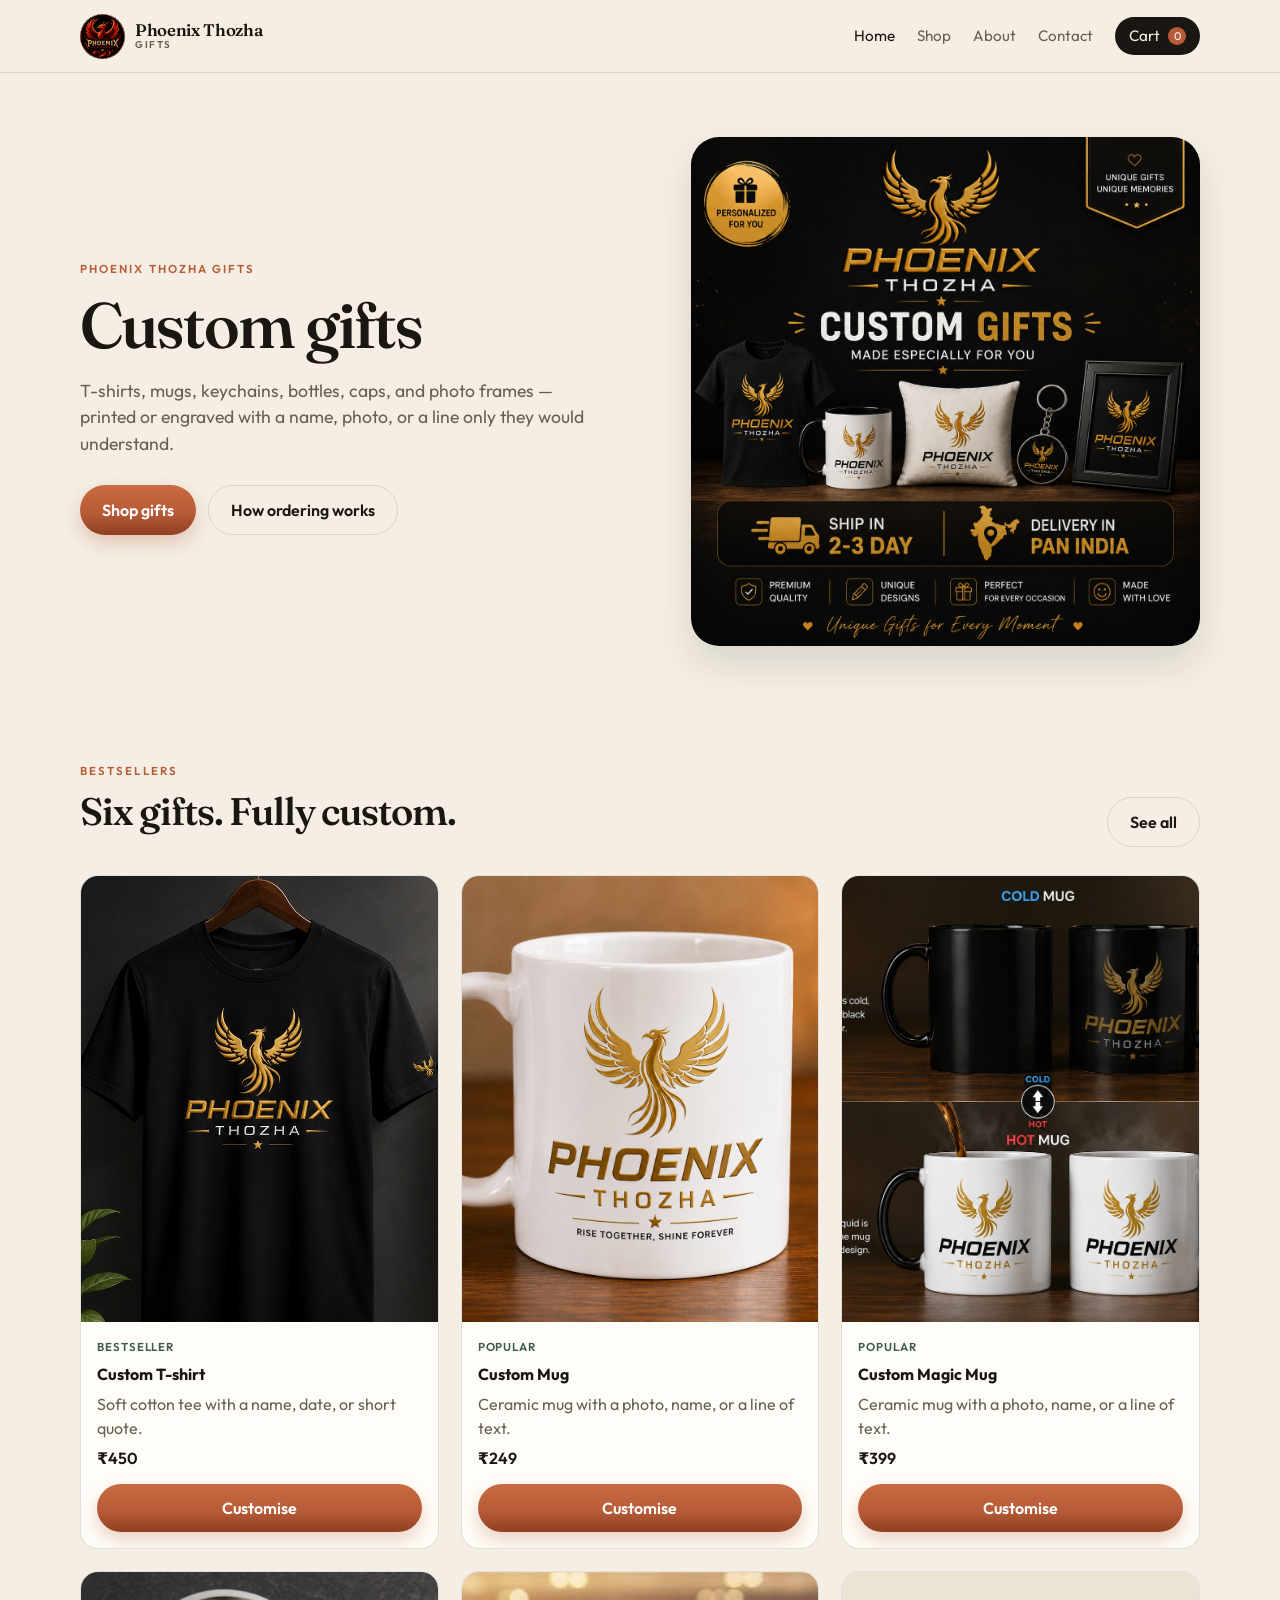
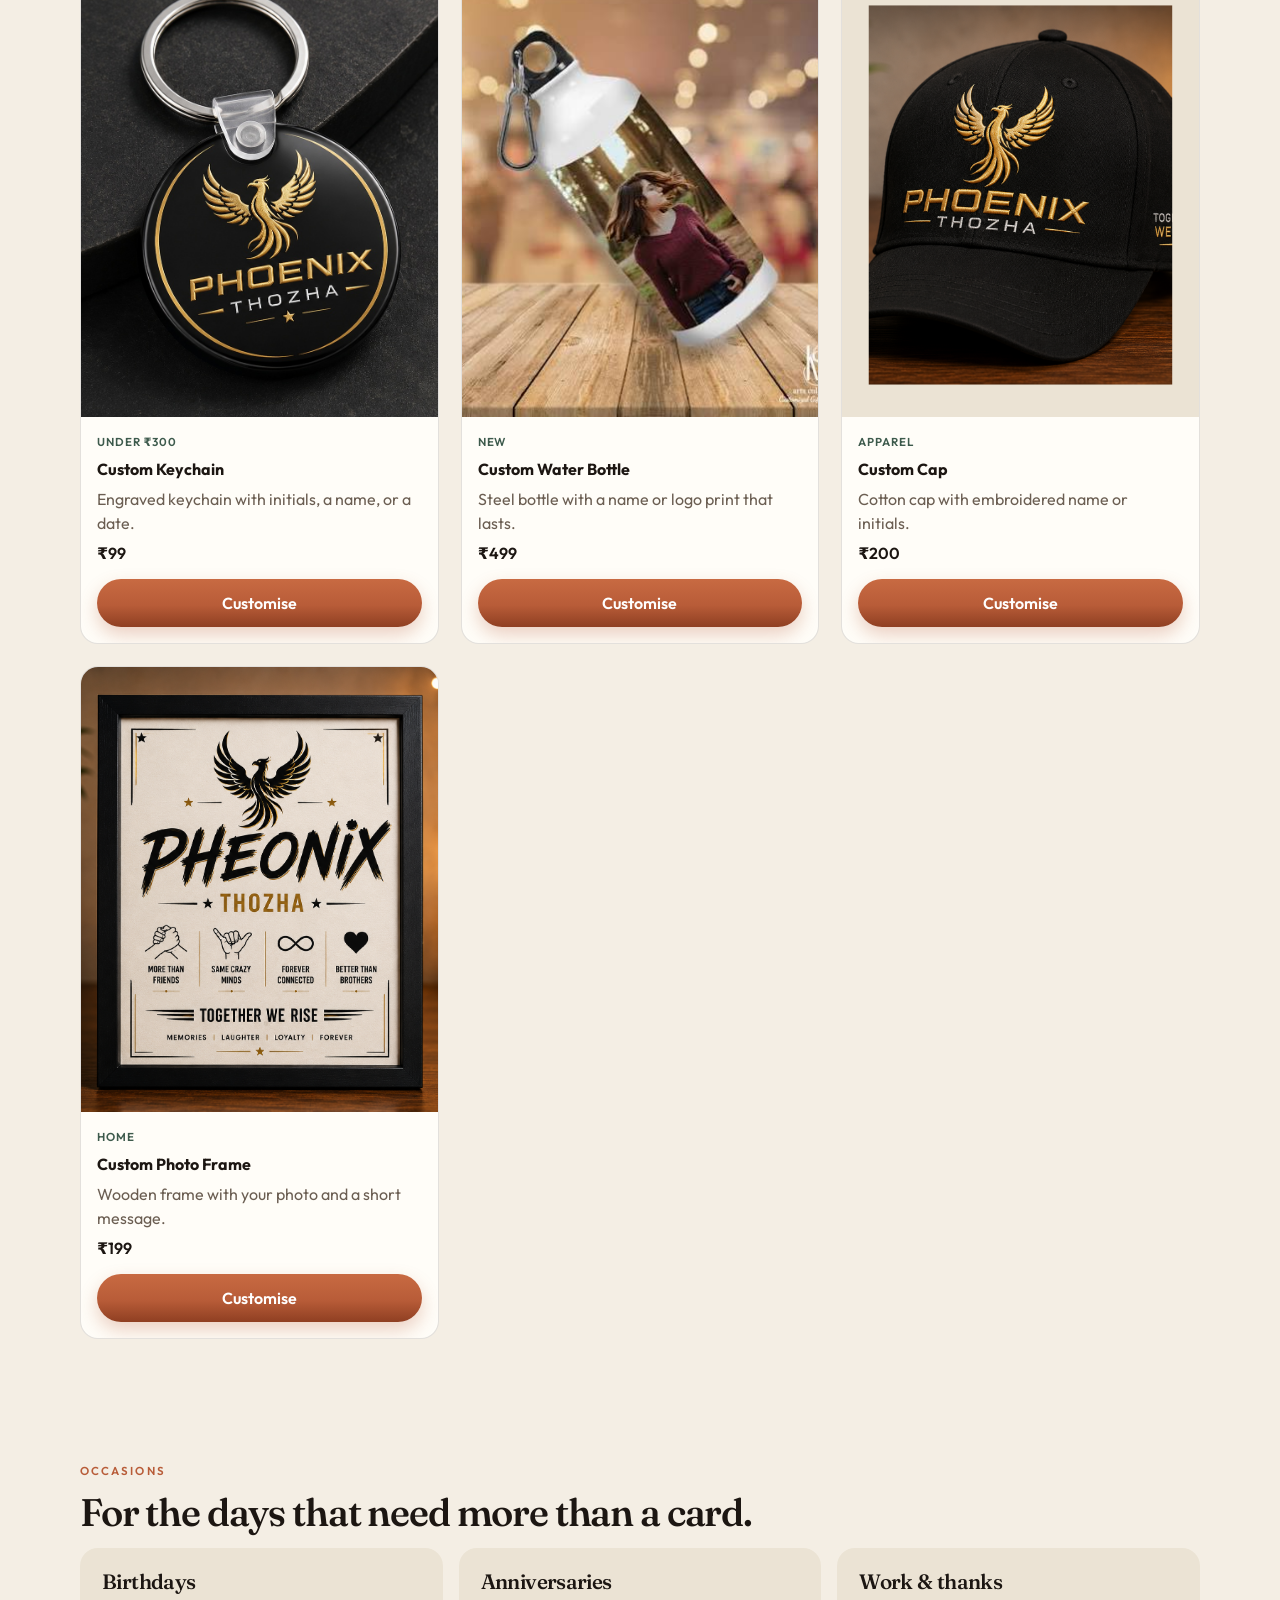
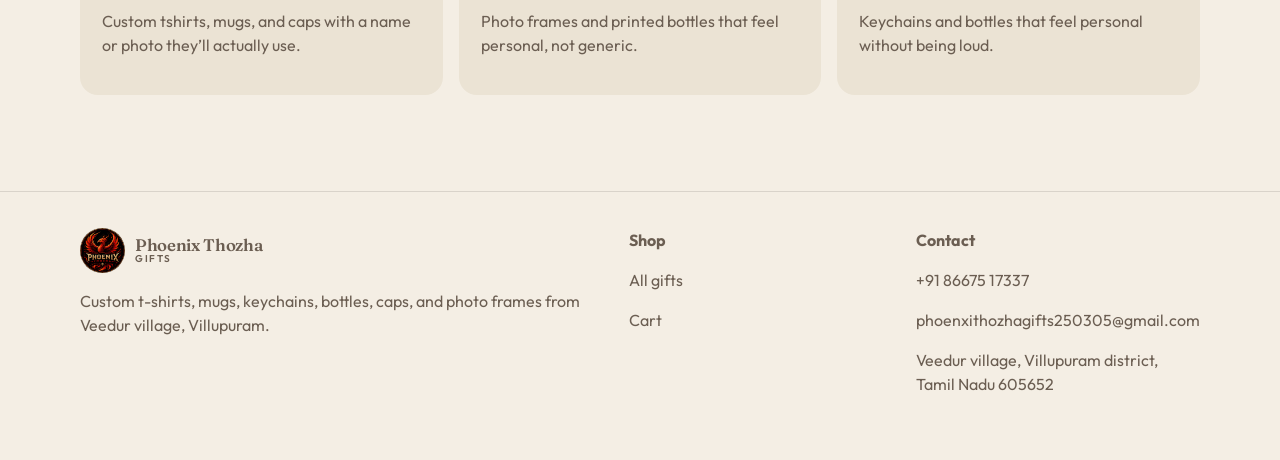
==== index.html @ 847d447b "Initial commit" ====
<!DOCTYPE html>
<html lang="en">
<head>
  <meta charset="UTF-8" />
  <meta name="viewport" content="width=device-width, initial-scale=1" />
  <title>Phoenix Thozha Gifts — Custom gifts </title>
  <link rel="preconnect" href="https://fonts.googleapis.com" />
  <link rel="preconnect" href="https://fonts.gstatic.com" crossorigin />
  <link href="https://fonts.googleapis.com/css2?family=Fraunces:opsz,wght@9..144,500;9..144,600&family=Outfit:wght@400;500;600&display=swap" rel="stylesheet" />
  <link rel="stylesheet" href="css/styles.css" />
</head>
<body>
  <header class="site-header">
    <div class="wrap nav">
      <a class="logo" href="index.html"><img class="logo-mark" src="images/phoenix-logo.jpg" alt="Phoenix Thozha" /><span class="logo-text">Phoenix Thozha<em>Gifts</em></span></a>
      <nav class="nav-links">
        <a class="active" href="index.html">Home</a>
        <a href="shop.html">Shop</a>
        <a href="about.html">About</a>
        <a href="contact.html">Contact</a>
        <a class="cart-link" href="cart.html">Cart <span class="badge" data-cart-count hidden>0</span></a>
      </nav>
    </div>
  </header>

  <main>
    <section class="wrap hero">
      <div>
        <p class="kicker">Phoenix Thozha Gifts</p>
        <h1>Custom gifts</h1>
        <p class="lede">T-shirts, mugs, keychains, bottles, caps, and photo frames — printed or engraved with a name, photo, or a line only they would understand.</p>
        <div class="hero-actions">
          <a class="btn btn-primary" href="shop.html">Shop gifts</a>
          <a class="btn btn-ghost" href="about.html">How ordering works</a>
        </div>
      </div>
      <div class="hero-card">
        <img src="images/hero.jpg" alt="Wrapped gifts from Phoenix Thozha Gifts" />
      </div>
    </section>

    <section class="wrap section">
      <div class="section-head">
        <div>
          <p class="kicker">Bestsellers</p>
          <h2>Six gifts. Fully custom.</h2>
        </div>
        <a class="btn btn-ghost" href="shop.html">See all</a>
      </div>
      <div class="grid" id="home-grid"></div>
    </section>

    <section class="wrap section">
      <p class="kicker">Occasions</p>
      <h2>For the days that need more than a card.</h2>
      <div class="occassions">
        <article class="occ">
          <h3>Birthdays</h3>
          <p class="muted">Custom tshirts, mugs, and caps with a name or photo they’ll actually use.</p>
        </article>
        <article class="occ">
          <h3>Anniversaries</h3>
          <p class="muted">Photo frames and printed bottles that feel personal, not generic.</p>
        </article>
        <article class="occ">
          <h3>Work & thanks</h3>
          <p class="muted">Keychains and bottles that feel personal without being loud.</p>
        </article>
      </div>
    </section>
  </main>

  <footer class="site-footer">
    <div class="wrap footer-grid">
      <div>
        <strong class="logo"><img class="logo-mark" src="images/phoenix-logo.jpg" alt="Phoenix Thozha" /><span class="logo-text">Phoenix Thozha<em>Gifts</em></span></strong>
        <p>Custom t-shirts, mugs, keychains, bottles, caps, and photo frames from Veedur village, Villupuram.</p>
      </div>
      <div>
        <strong>Shop</strong>
        <p><a href="shop.html">All gifts</a></p>
        <p><a href="cart.html">Cart</a></p>
      </div>
      <div>
        <strong>Contact</strong>
        <p><a href="tel:+918667517337">+91 86675 17337</a></p>
        <p><a href="mailto:phoenxithozhagifts250305@gmail.com">phoenxithozhagifts250305@gmail.com</a></p>
        <p>Veedur village, Villupuram district,<br />Tamil Nadu 605652</p>
      </div>
    </div>
  </footer>

  <script src="js/products.js"></script>
  <script src="js/cart.js"></script>
  <script>
    const grid = document.getElementById("home-grid");
    grid.innerHTML = PRODUCTS.map(productCard).join("");
  </script>
</body>
</html>
---- css/styles.css ----
:root {
  --ink: #1c1612;
  --paper: #f4eee4;
  --paper-2: #ebe3d4;
  --clay: #b85c38;
  --clay-dark: #8f3f22;
  --moss: #3d5a4c;
  --gold: #c4a574;
  --muted: #6b5e52;
  --line: rgba(28, 22, 18, 0.12);
  --shadow: 0 18px 40px rgba(28, 22, 18, 0.12);
  --radius: 18px;
  --serif: "Fraunces", Georgia, serif;
  --sans: "Outfit", system-ui, sans-serif;
}

*,
*::before,
*::after {
  box-sizing: border-box;
}

html {
  scroll-behavior: smooth;
}

body {
  margin: 0;
  font-family: var(--sans);
  color: var(--ink);
  background: var(--paper);
  line-height: 1.5;
  min-height: 100vh;
}

img {
  max-width: 100%;
  display: block;
}

a {
  color: inherit;
  text-decoration: none;
}

button,
input,
textarea,
select {
  font: inherit;
}

.wrap {
  width: min(1120px, calc(100% - 40px));
  margin-inline: auto;
}

.site-header {
  position: sticky;
  top: 0;
  z-index: 20;
  backdrop-filter: blur(14px);
  background: rgba(244, 238, 228, 0.86);
  border-bottom: 1px solid var(--line);
}

.nav {
  display: flex;
  align-items: center;
  justify-content: space-between;
  gap: 16px;
  min-height: 72px;
}

.logo {
  display: flex;
  align-items: center;
  gap: 10px;
  font-family: var(--serif);
  font-weight: 600;
  font-size: 1.05rem;
  letter-spacing: -0.02em;
}

.logo-text {
  display: flex;
  flex-direction: column;
  line-height: 1.05;
}

.logo-text em {
  font-style: normal;
  font-family: var(--sans);
  font-size: 0.62rem;
  letter-spacing: 0.16em;
  text-transform: uppercase;
  color: var(--muted);
  font-weight: 600;
}

.logo-mark {
  width: 45px;
  height: 45px;
  border-radius: 50%;
  display: flex;
  align-items: center;
  justify-content: center;
  flex-shrink: 0;
  object-fit: cover;
  object-position: center;
  transition: transform 0.3s ease;
  background-size: cover;
  background-position: center;
}

.logo:hover .logo-mark {
  transform: scale(1.08);
}

.contact-actions {
  display: flex;
  flex-wrap: wrap;
  gap: 10px;
  margin: 18px 0;
}

.nav-links {
  display: flex;
  gap: 22px;
  align-items: center;
  color: var(--muted);
  font-size: 0.95rem;
}

.nav-links a:hover,
.nav-links a.active {
  color: var(--ink);
}

.cart-link {
  position: relative;
  display: inline-flex;
  align-items: center;
  gap: 8px;
  background: var(--ink);
  color: var(--paper) !important;
  padding: 8px 14px;
  border-radius: 999px;
  overflow: hidden;
  transition: transform 0.2s ease, box-shadow 0.2s ease;
}

.cart-link:hover {
  transform: translateY(-2px);
  box-shadow: 0 8px 18px rgba(28, 22, 18, 0.22);
}

.cart-link.pop {
  animation: pop 0.45s ease;
}

@keyframes pop {
  0% { transform: scale(1); }
  35% { transform: scale(1.08); }
  100% { transform: scale(1); }
}

.badge {
  min-width: 18px;
  height: 18px;
  padding: 0 5px;
  border-radius: 999px;
  background: var(--clay);
  color: white;
  font-size: 0.7rem;
  display: grid;
  place-items: center;
}

.hero {
  display: grid;
  grid-template-columns: 1.05fr 0.95fr;
  gap: 48px;
  align-items: center;
  padding: 64px 0 48px;
}

.kicker {
  text-transform: uppercase;
  letter-spacing: 0.18em;
  font-size: 0.72rem;
  color: var(--clay);
  font-weight: 600;
}

h1,
h2,
h3 {
  font-family: var(--serif);
  font-weight: 560;
  letter-spacing: -0.03em;
  line-height: 1.12;
  margin: 8px 0 14px;
}

h1 {
  font-size: clamp(2.4rem, 5vw, 4.2rem);
}

h2 {
  font-size: clamp(1.8rem, 3vw, 2.6rem);
}

.lede {
  font-size: 1.1rem;
  color: var(--muted);
  max-width: 42ch;
}

.hero-actions {
  display: flex;
  gap: 12px;
  margin-top: 28px;
  flex-wrap: wrap;
}

.btn {
  position: relative;
  isolation: isolate;
  overflow: hidden;
  border: 0;
  border-radius: 999px;
  padding: 12px 22px;
  cursor: pointer;
  display: inline-flex;
  align-items: center;
  justify-content: center;
  gap: 8px;
  font-weight: 600;
  transition: transform 0.22s ease, box-shadow 0.22s ease, background 0.22s ease;
}

.btn:hover {
  transform: translateY(-3px);
}

.btn:active {
  transform: translateY(0) scale(0.96);
}

.btn-primary {
  background: linear-gradient(180deg, #c86a42 0%, var(--clay) 55%, var(--clay-dark) 100%);
  color: white;
  box-shadow: 0 8px 18px rgba(184, 92, 56, 0.28);
}

.btn-primary::after {
  content: "";
  position: absolute;
  inset: 0;
  background: linear-gradient(110deg, transparent 30%, rgba(255, 255, 255, 0.38) 50%, transparent 70%);
  transform: translateX(-120%);
  transition: none;
  pointer-events: none;
}

.btn-primary:hover {
  box-shadow: 0 14px 28px rgba(184, 92, 56, 0.38);
}

.btn-primary:hover::after {
  animation: shine 0.7s ease;
}

@keyframes shine {
  to { transform: translateX(120%); }
}

.btn-ghost {
  background: transparent;
  border: 1px solid var(--line);
  color: var(--ink);
}

.btn-ghost:hover {
  background: var(--ink);
  color: var(--paper);
  border-color: var(--ink);
}

.ripple {
  position: absolute;
  border-radius: 50%;
  background: rgba(255, 255, 255, 0.45);
  transform: scale(0);
  animation: ripple 0.65s ease-out;
  pointer-events: none;
}

.btn-ghost .ripple,
.chip .ripple,
.qty button .ripple {
  background: rgba(184, 92, 56, 0.28);
}

@keyframes ripple {
  to {
    transform: scale(2.4);
    opacity: 0;
  }
}

.hero-card {
  position: relative;
  border-radius: 28px;
  overflow: hidden;
  min-height: 500px;
  box-shadow: var(--shadow);
}

.hero-card img {
  width: 120%;
  height: 100%;
  object-fit: cover;
  min-height: 450px;
}

.hero-float {
  position: absolute;
  left: 20px;
  bottom: 20px;
  background: rgba(244, 238, 228, 0.94);
  padding: 16px 18px;
  border-radius: 16px;
  max-width: 240px;
}

.hero-float strong {
  display: block;
  font-family: var(--serif);
}

.section {
  padding: 56px 0;
}

.section-head {
  display: flex;
  justify-content: space-between;
  align-items: end;
  gap: 16px;
  margin-bottom: 28px;
}

.filters {
  display: flex;
  gap: 8px;
  flex-wrap: wrap;
  margin-bottom: 24px;
}

.chip {
  position: relative;
  overflow: hidden;
  isolation: isolate;
  border: 1px solid var(--line);
  background: transparent;
  border-radius: 999px;
  padding: 8px 14px;
  cursor: pointer;
  color: var(--muted);
  transition: transform 0.2s ease, background 0.2s ease, color 0.2s ease;
}

.chip:hover {
  transform: translateY(-2px);
}

.chip:active {
  transform: scale(0.96);
}

.chip.active,
.chip:hover {
  background: var(--ink);
  color: var(--paper);
  border-color: var(--ink);
}

.grid {
  display: grid;
  grid-template-columns: repeat(3, 1fr);
  gap: 22px;
}

.card {
  background: #fffdf8;
  border-radius: var(--radius);
  overflow: hidden;
  border: 1px solid var(--line);
  display: flex;
  flex-direction: column;
  min-height: 100%;
  transition: transform 0.28s ease, box-shadow 0.28s ease;
}

.card:hover {
  transform: translateY(-8px);
  box-shadow: var(--shadow);
}

.card-img {
  aspect-ratio: 4 / 5;
  overflow: hidden;
  background: var(--paper-2);
}

.card-img img {
  width: 100%;
  height: 100%;
  object-fit: cover;
  transition: transform 0.4s ease;
}

.card:hover .card-img img {
  transform: scale(1.04);
}
/* Zoom out cap image */
img[data-product-id="cap"] {
  transform: scale(0.85);
}

.card:hover img[data-product-id="cap"] {
  transform: scale(0.95);
}
.card-body {
  padding: 16px;
  display: flex;
  flex-direction: column;
  gap: 6px;
  flex: 1;
}

.tag {
  font-size: 0.72rem;
  color: var(--moss);
  font-weight: 600;
  text-transform: uppercase;
  letter-spacing: 0.08em;
}

.price {
  font-weight: 600;
  margin-top: auto;
}

.card-body .btn {
  width: 100%;
  margin-top: 8px;
}

.muted {
  color: var(--muted);
}

.page-hero {
  padding: 30px 0 20px;
}

.split {
  display: grid;
  grid-template-columns: 1fr 1fr;
  gap: 40px;
  align-items: start;
}

.product-photo {
  border-radius: 24px;
  overflow: hidden;
  background: var(--paper-2);
}

.product-photo img {
  width: 100%;
  aspect-ratio: 1;
  object-fit: cover;
}

.form {
  display: grid;
  gap: 14px;
}

label {
  display: grid;
  gap: 6px;
  font-size: 0.88rem;
  font-weight: 600;
}

input,
textarea,
select {
  border: 1px solid var(--line);
  background: #fffdf8;
  border-radius: 12px;
  padding: 11px 12px;
  outline: none;
}

input:focus,
textarea:focus,
select:focus {
  border-color: var(--clay);
}

.qty {
  display: flex;
  align-items: center;
  gap: 10px;
}

.qty button {
  position: relative;
  overflow: hidden;
  width: 36px;
  height: 36px;
  border-radius: 10px;
  border: 1px solid var(--line);
  background: #fffdf8;
  cursor: pointer;
  transition: transform 0.15s ease, background 0.15s ease;
}

.qty button:hover {
  background: var(--clay);
  color: white;
  border-color: var(--clay);
}

.qty button:active {
  transform: scale(0.9);
}

.cart-table {
  display: grid;
  gap: 12px;
}

.cart-row {
  display: grid;
  grid-template-columns: 88px 1fr auto auto;
  gap: 16px;
  align-items: center;
  background: #fffdf8;
  border: 1px solid var(--line);
  border-radius: 16px;
  padding: 12px;
}

.cart-row img {
  width: 88px;
  height: 88px;
  object-fit: cover;
  border-radius: 12px;
}

.summary {
  background: #fffdf8;
  border: 1px solid var(--line);
  border-radius: 20px;
  padding: 22px;
  position: sticky;
  top: 92px;
}

.row-between {
  display: flex;
  justify-content: space-between;
  gap: 12px;
}

.success {
  text-align: center;
  padding: 80px 0;
  max-width: 520px;
  margin: auto;
}

.site-footer {
  border-top: 1px solid var(--line);
  padding: 36px 0 48px;
  color: var(--muted);
  margin-top: 40px;
}

.footer-grid {
  display: grid;
  grid-template-columns: 2fr 1fr 1fr;
  gap: 24px;
}

.toast {
  position: fixed;
  bottom: 24px;
  left: 50%;
  transform: translate(-50%, 20px);
  background: var(--ink);
  color: var(--paper);
  padding: 12px 18px;
  border-radius: 999px;
  opacity: 0;
  pointer-events: none;
  transition: 0.2s ease;
  z-index: 50;
}

.toast.show {
  opacity: 1;
  transform: translate(-50%, 0);
}

.empty {
  padding: 48px;
  text-align: center;
  background: #fffdf8;
  border-radius: 20px;
  border: 1px dashed var(--line);
}

.occassions {
  display: grid;
  grid-template-columns: repeat(3, 1fr);
  gap: 16px;
}

.occ {
  padding: 22px;
  border-radius: 18px;
  background: var(--paper-2);
}

.occ h3 {
  margin-top: 0;
  font-size: 1.3rem;
}

@media (max-width: 900px) {
  .hero,
  .split,
  .grid,
  .footer-grid,
  .occassions {
    grid-template-columns: 1fr 1fr;
  }

  .nav-links a:not(.cart-link) {
    display: none;
  }
}

@media (max-width: 640px) {
  .hero,
  .grid,
  .cart-row,
  .footer-grid,
  .occassions {
    grid-template-columns: 1fr;
  }

@media (prefers-reduced-motion: reduce) {
  *,
  *::before,
  *::after {
    animation: none !important;
    transition: none !important;
  }
}

}
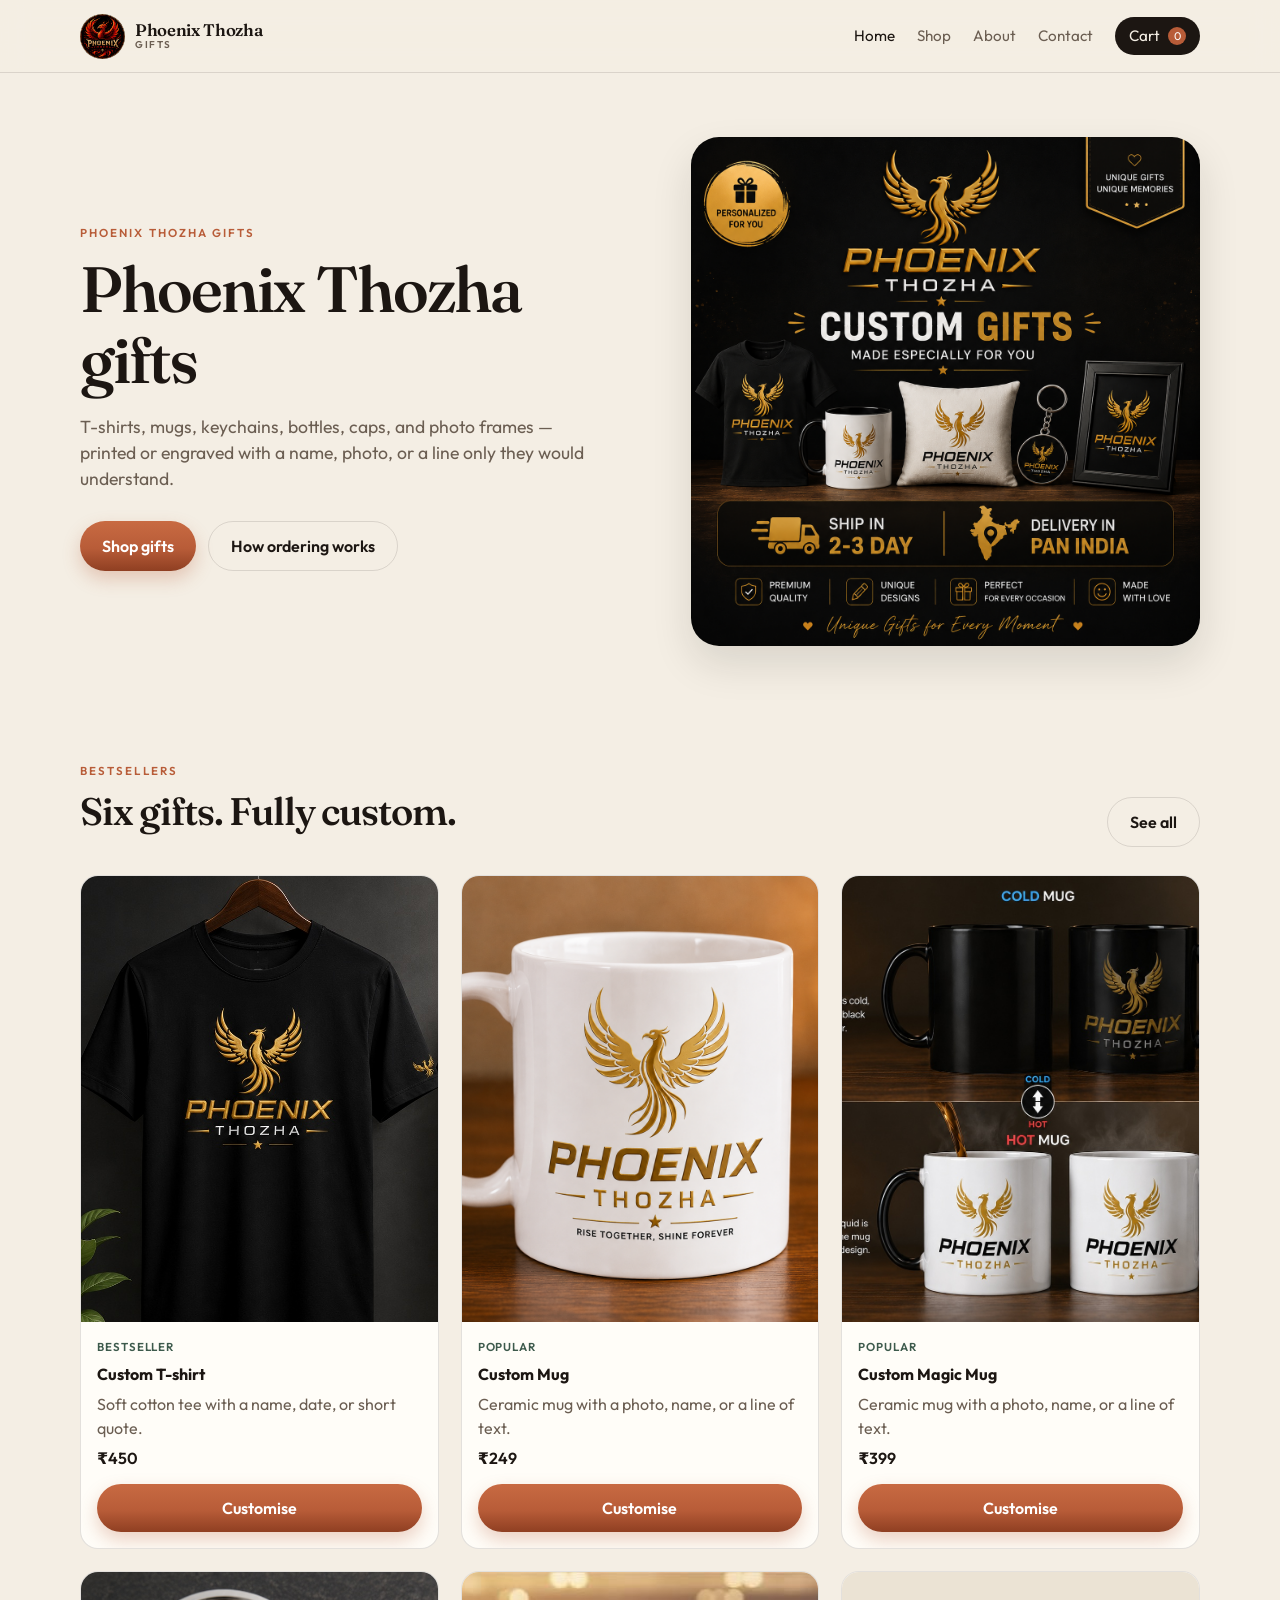
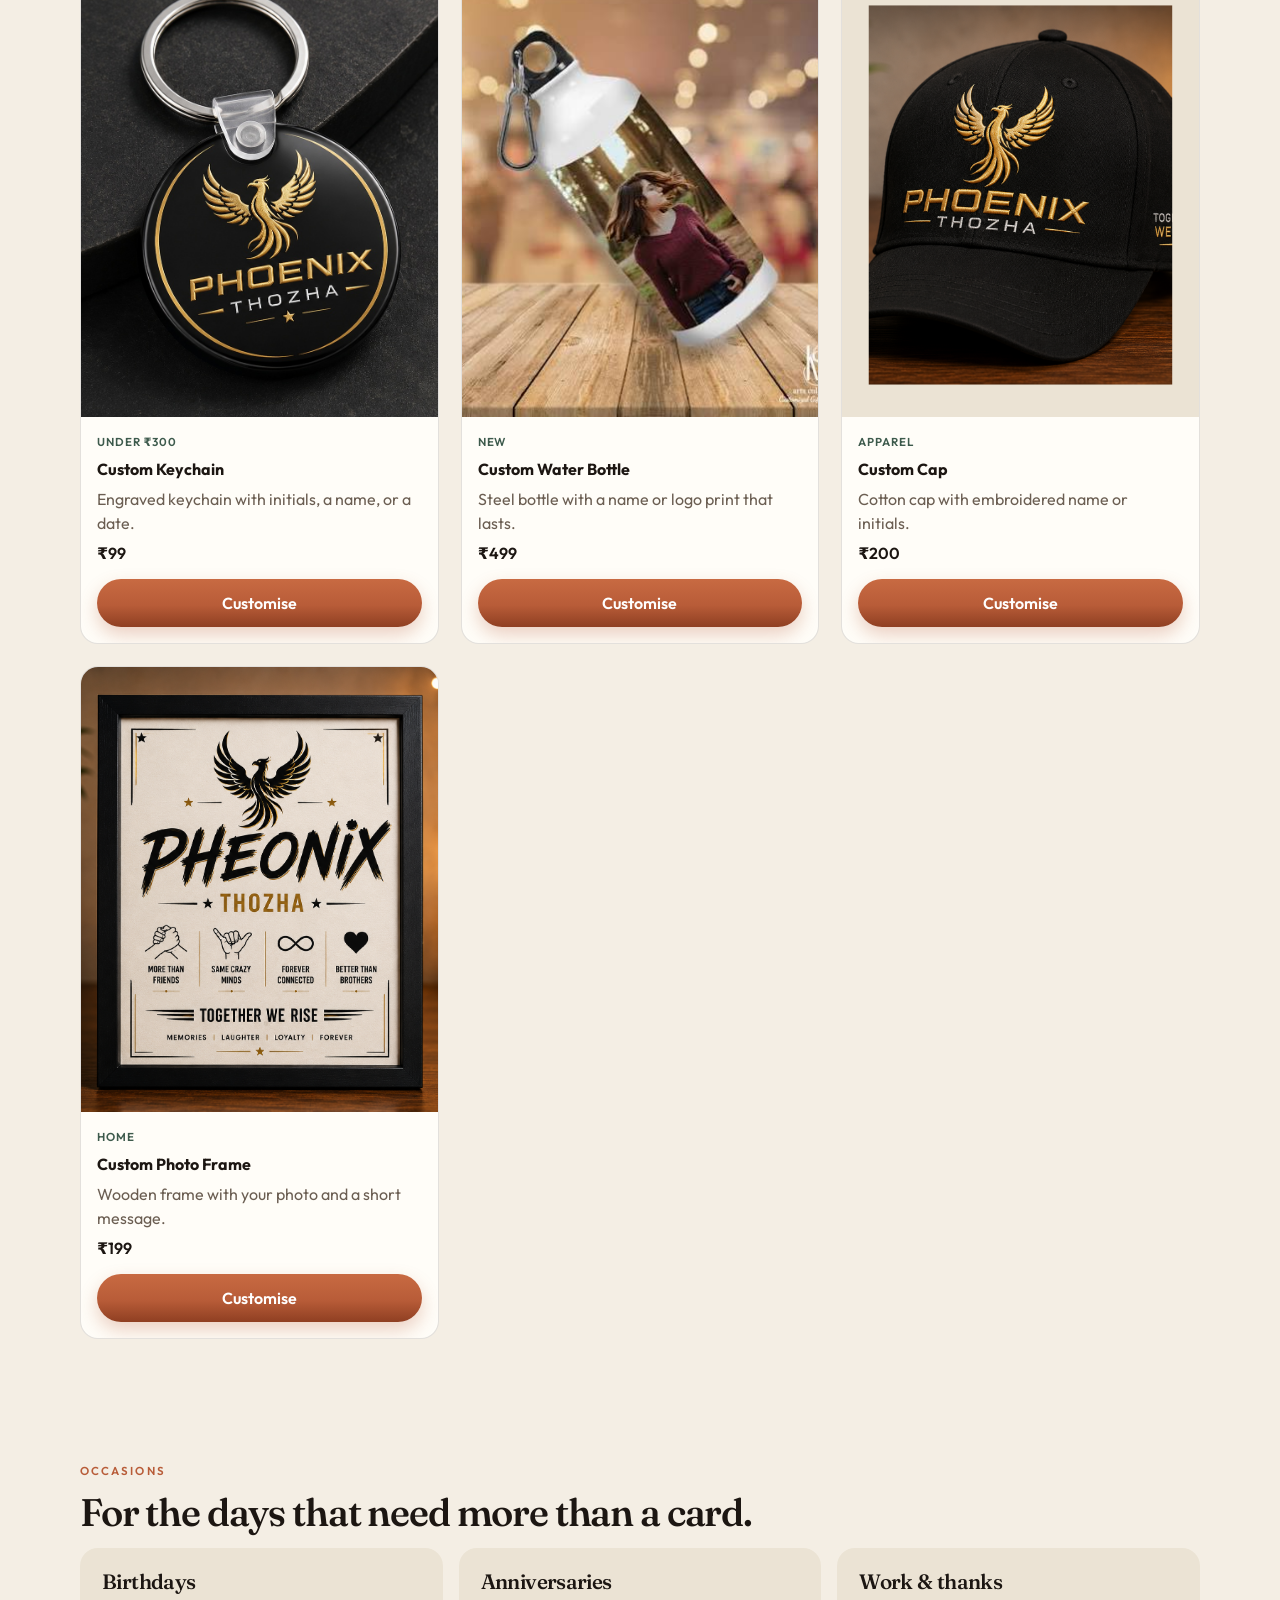
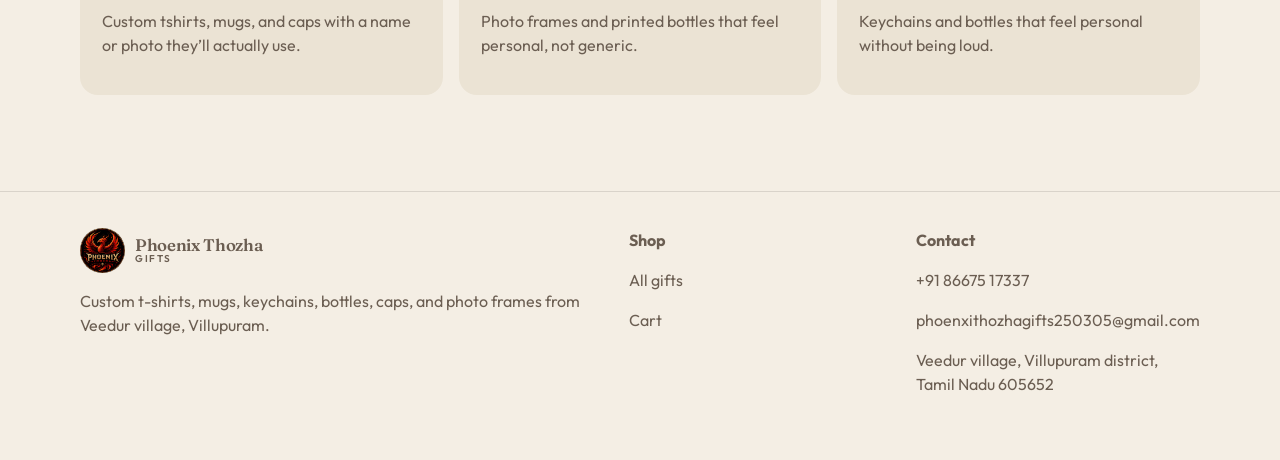
==== commit ad8e935b: "update brand name" ====
--- a/index.html
+++ b/index.html
@@ -27,7 +27,7 @@
     <section class="wrap hero">
       <div>
         <p class="kicker">Phoenix Thozha Gifts</p>
-        <h1>Custom gifts</h1>
+        <h1>Phoenix Thozha  gifts</h1>
         <p class="lede">T-shirts, mugs, keychains, bottles, caps, and photo frames — printed or engraved with a name, photo, or a line only they would understand.</p>
         <div class="hero-actions">
           <a class="btn btn-primary" href="shop.html">Shop gifts</a>
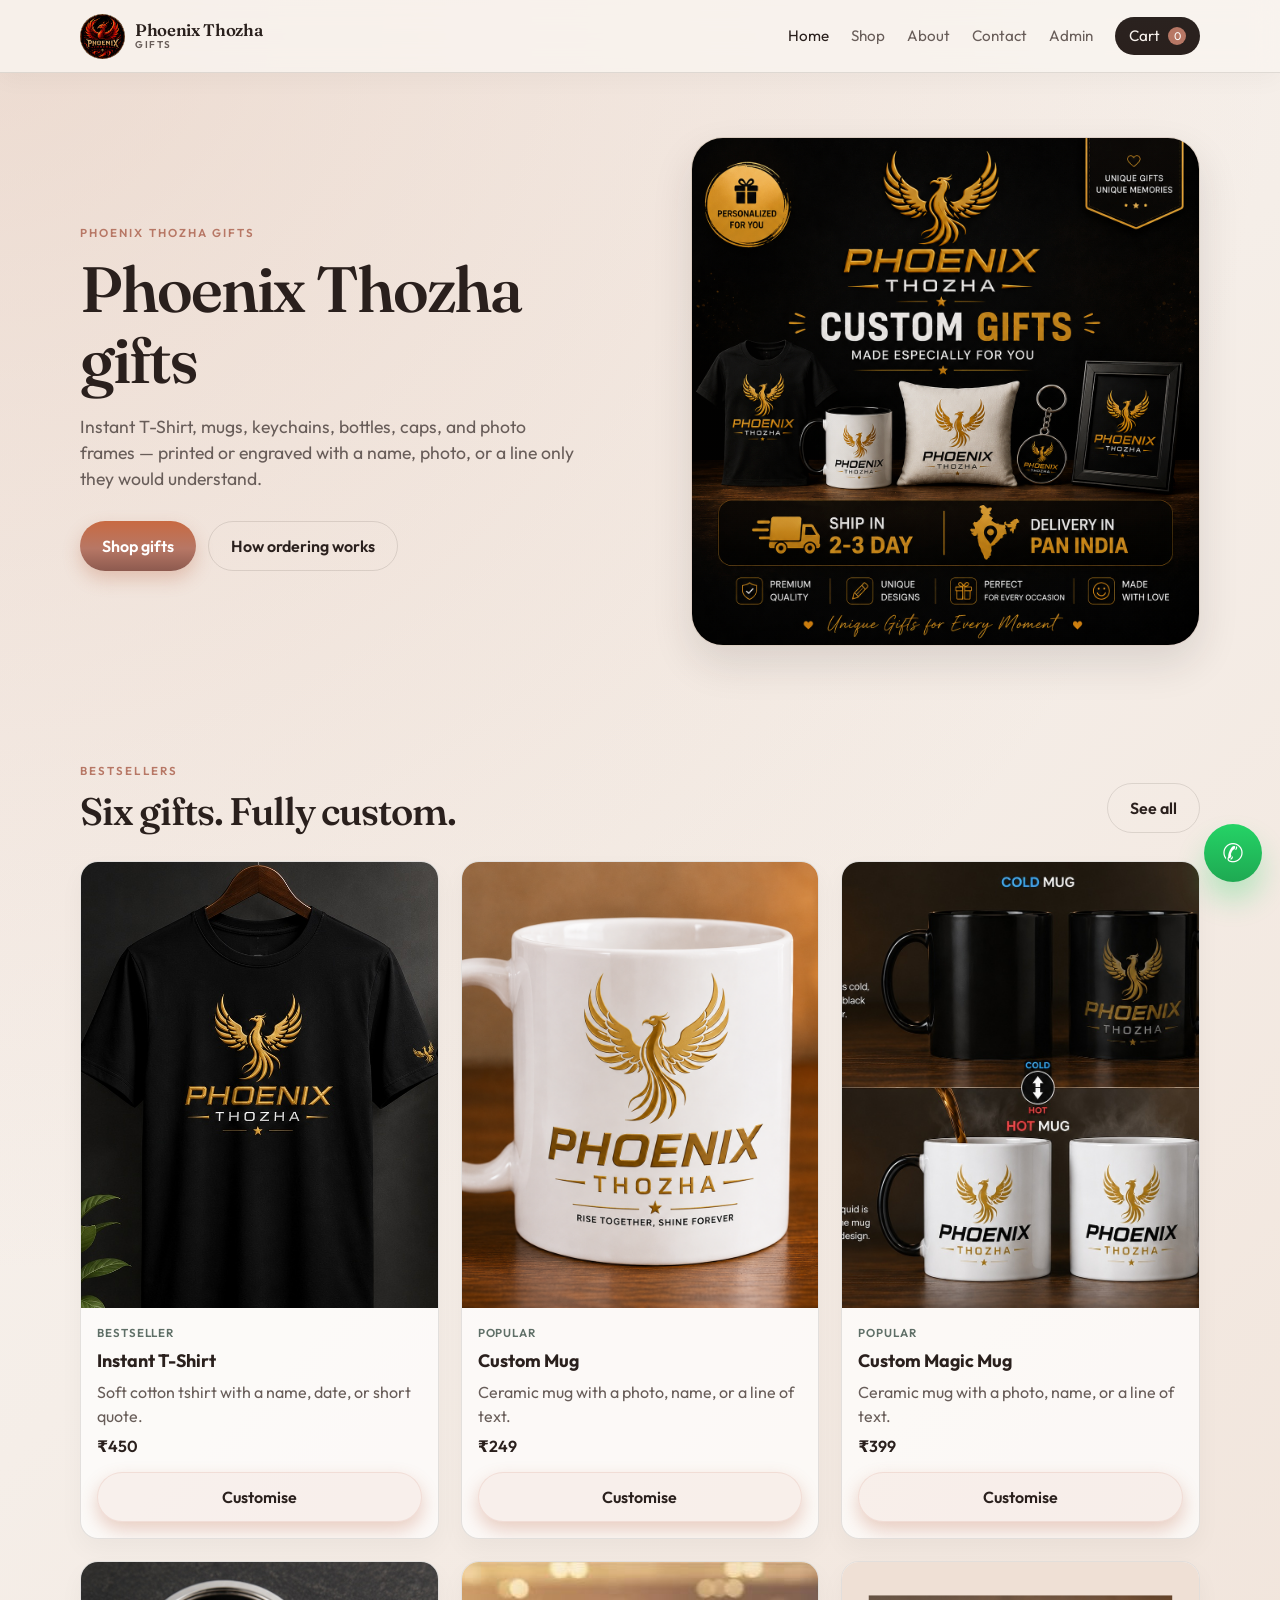
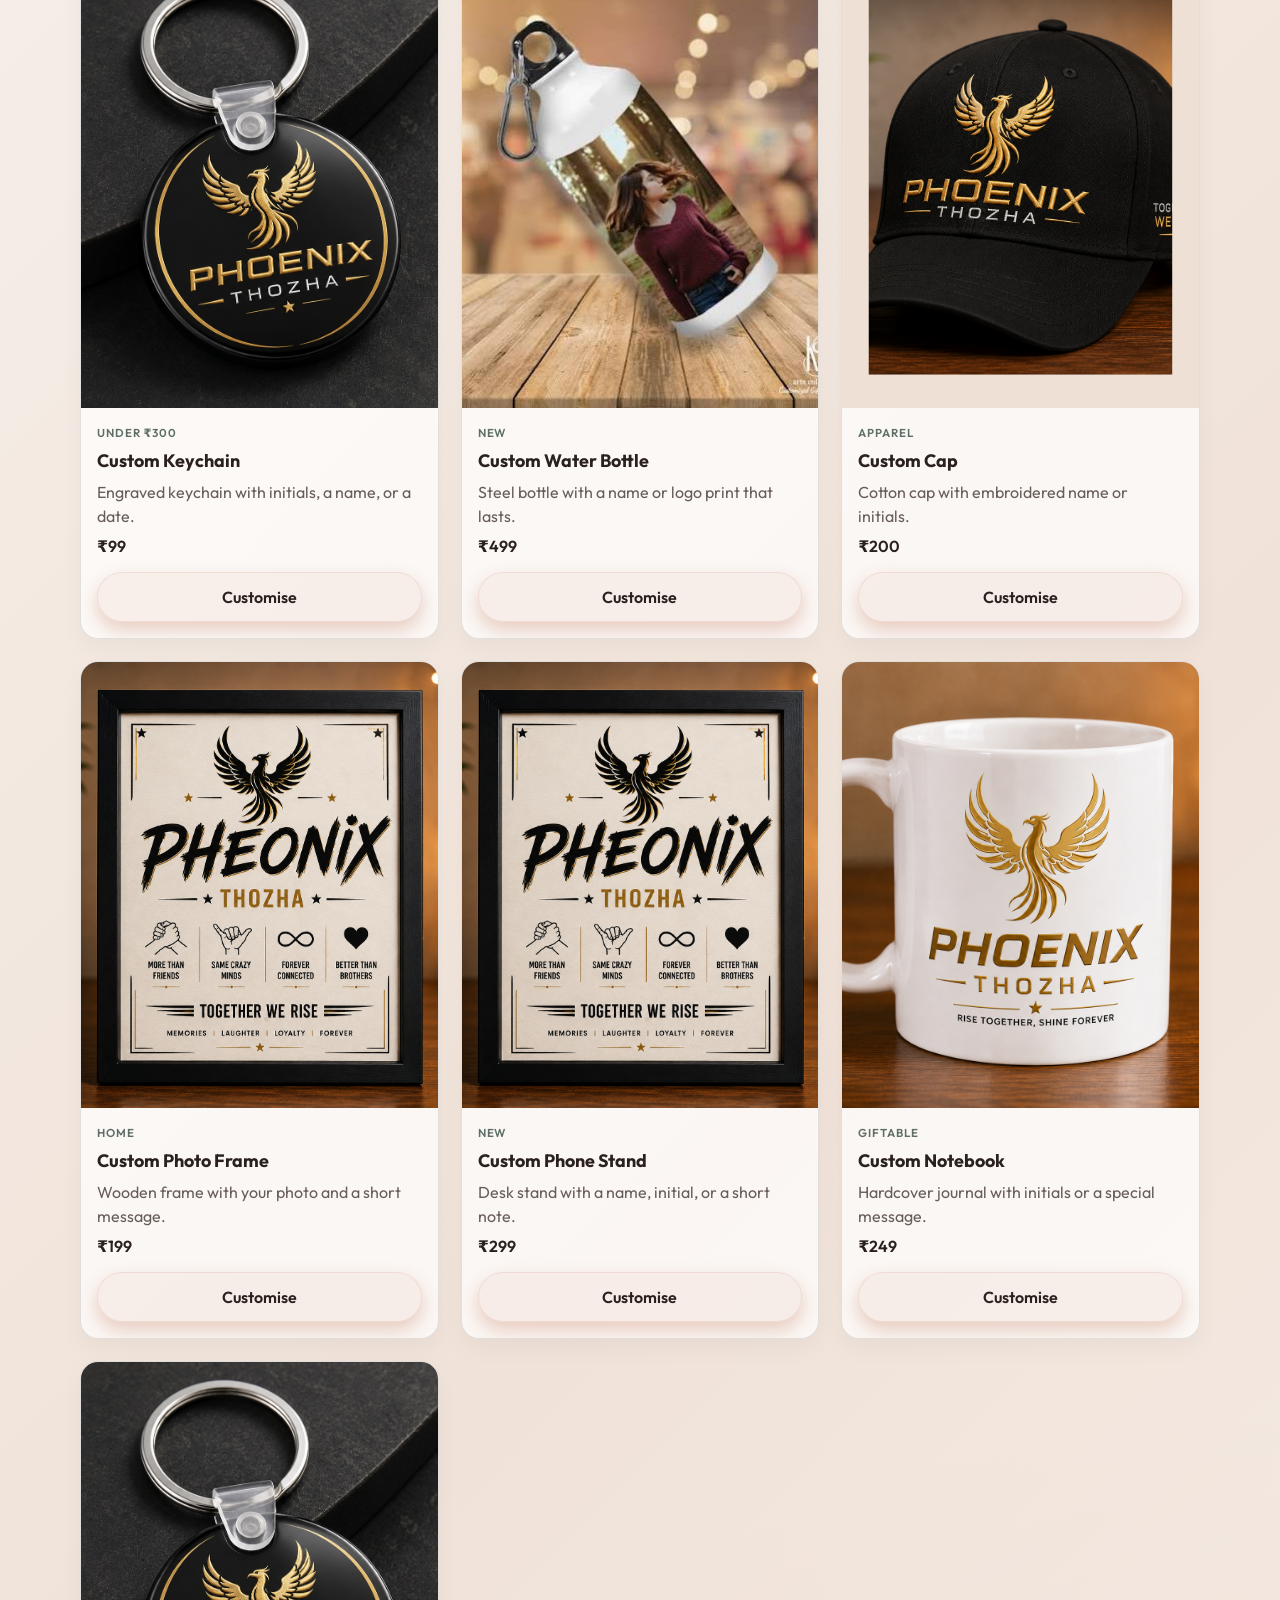
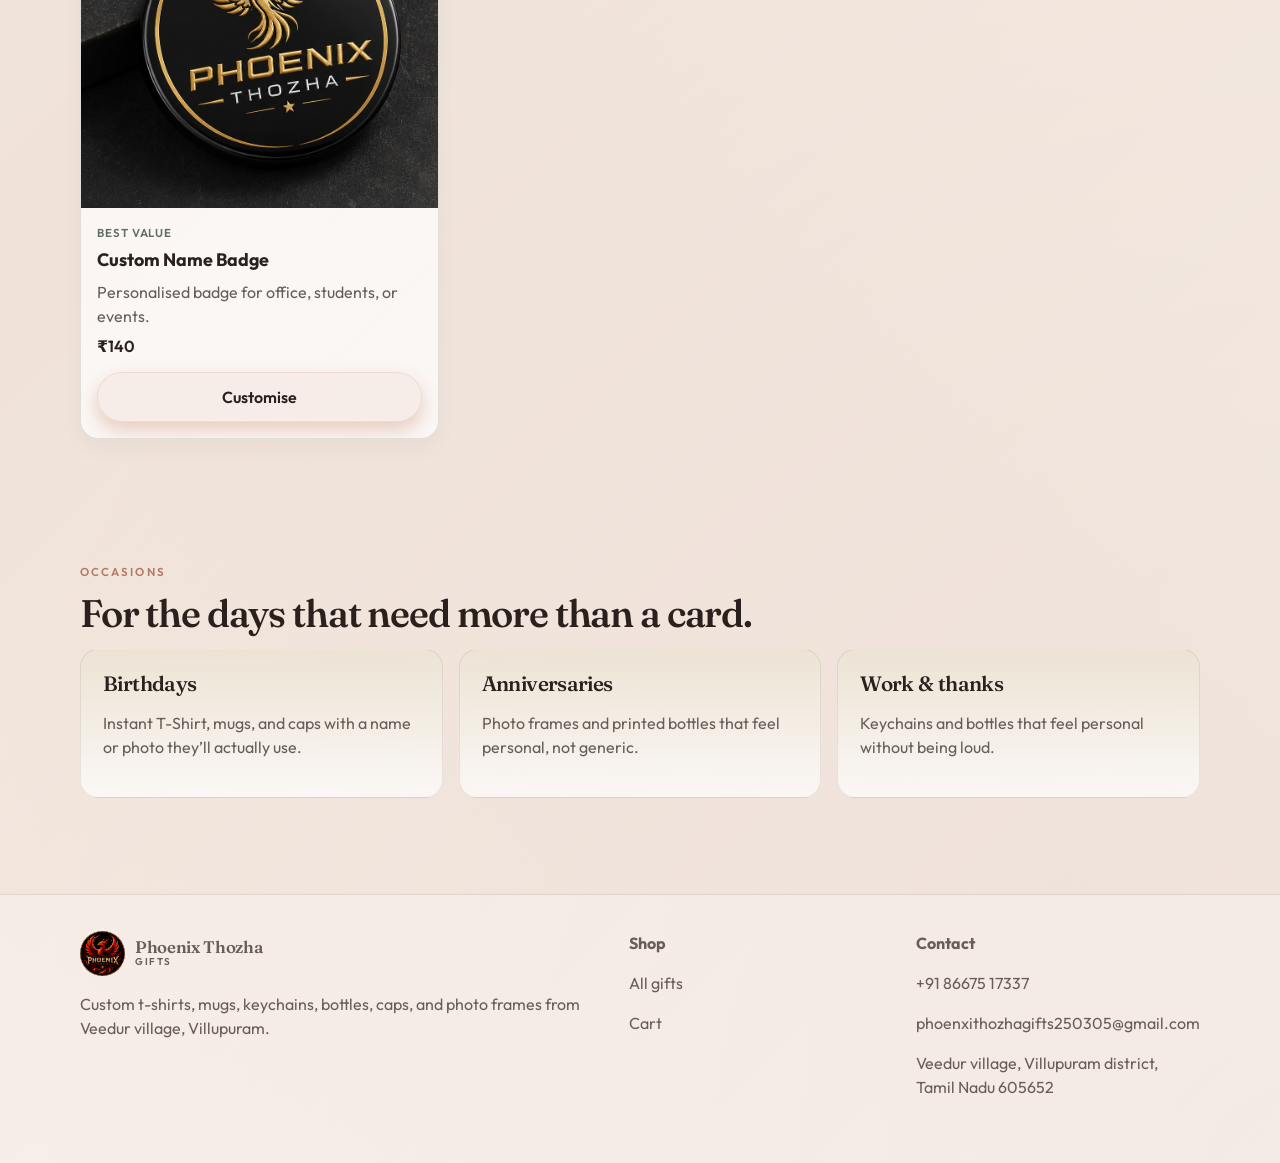
==== commit f1c4e02b: "update code" ====
--- a/index.html
+++ b/index.html
@@ -18,6 +18,7 @@
         <a href="shop.html">Shop</a>
         <a href="about.html">About</a>
         <a href="contact.html">Contact</a>
+        <a href="admin.html">Admin</a>
         <a class="cart-link" href="cart.html">Cart <span class="badge" data-cart-count hidden>0</span></a>
       </nav>
     </div>
@@ -28,7 +29,7 @@
       <div>
         <p class="kicker">Phoenix Thozha Gifts</p>
         <h1>Phoenix Thozha  gifts</h1>
-        <p class="lede">T-shirts, mugs, keychains, bottles, caps, and photo frames — printed or engraved with a name, photo, or a line only they would understand.</p>
+        <p class="lede">Instant T-Shirt, mugs, keychains, bottles, caps, and photo frames — printed or engraved with a name, photo, or a line only they would understand.</p>
         <div class="hero-actions">
           <a class="btn btn-primary" href="shop.html">Shop gifts</a>
           <a class="btn btn-ghost" href="about.html">How ordering works</a>
@@ -56,7 +57,7 @@
       <div class="occassions">
         <article class="occ">
           <h3>Birthdays</h3>
-          <p class="muted">Custom tshirts, mugs, and caps with a name or photo they’ll actually use.</p>
+          <p class="muted">Instant T-Shirt, mugs, and caps with a name or photo they’ll actually use.</p>
         </article>
         <article class="occ">
           <h3>Anniversaries</h3>
@@ -90,6 +91,8 @@
     </div>
   </footer>
 
+  <a class="whatsapp-float" href="https://wa.me/918667517337" target="_blank" aria-label="Chat on WhatsApp">✆</a>
+
   <script src="js/products.js"></script>
   <script src="js/cart.js"></script>
   <script>
--- a/css/styles.css
+++ b/css/styles.css
@@ -1,14 +1,15 @@
 :root {
-  --ink: #1c1612;
-  --paper: #f4eee4;
-  --paper-2: #ebe3d4;
-  --clay: #b85c38;
-  --clay-dark: #8f3f22;
-  --moss: #3d5a4c;
-  --gold: #c4a574;
-  --muted: #6b5e52;
-  --line: rgba(28, 22, 18, 0.12);
-  --shadow: 0 18px 40px rgba(28, 22, 18, 0.12);
+  --ink: #2a201d;
+  --paper: #f8f2ed;
+  --paper-2: #efe0d5;
+  --clay: #b77765;
+  --clay-dark: #8d5a4f;
+  --moss: #5f6f67;
+  --gold: #d8b29b;
+  --gold-soft: #f5e5db;
+  --muted: #685d59;
+  --line: rgba(42, 32, 29, 0.12);
+  --shadow: 0 18px 40px rgba(42, 32, 29, 0.12);
   --radius: 18px;
   --serif: "Fraunces", Georgia, serif;
   --sans: "Outfit", system-ui, sans-serif;
@@ -28,9 +29,22 @@
   margin: 0;
   font-family: var(--sans);
   color: var(--ink);
-  background: var(--paper);
+  background:
+    radial-gradient(circle at top left, rgba(216, 178, 155, 0.38), transparent 28%),
+    radial-gradient(circle at bottom right, rgba(183, 119, 101, 0.12), transparent 30%),
+    linear-gradient(135deg, #f9f4f1 0%, #f5eee8 26%, #f0e2d8 62%, #f7f1ec 100%);
   line-height: 1.5;
   min-height: 100vh;
+}
+
+.site-header {
+  position: sticky;
+  top: 0;
+  z-index: 20;
+  backdrop-filter: blur(14px);
+  background: rgba(255, 251, 248, 0.82);
+  border-bottom: 1px solid var(--line);
+  box-shadow: 0 10px 25px rgba(42, 32, 29, 0.05);
 }
 
 img {
@@ -60,8 +74,9 @@
   top: 0;
   z-index: 20;
   backdrop-filter: blur(14px);
-  background: rgba(244, 238, 228, 0.86);
+  background: rgba(249, 245, 240, 0.82);
   border-bottom: 1px solid var(--line);
+  box-shadow: 0 8px 22px rgba(28, 22, 18, 0.03);
 }
 
 .nav {
@@ -70,6 +85,30 @@
   justify-content: space-between;
   gap: 16px;
   min-height: 72px;
+  position: relative;
+}
+
+.nav-toggle {
+  display: none;
+  width: 42px;
+  height: 42px;
+  border: 1px solid var(--line);
+  border-radius: 12px;
+  background: rgba(255, 255, 255, 0.4);
+  align-items: center;
+  justify-content: center;
+  flex-direction: column;
+  gap: 4px;
+  cursor: pointer;
+  padding: 0;
+}
+
+.nav-toggle span {
+  display: block;
+  width: 18px;
+  height: 2px;
+  background: var(--ink);
+  border-radius: 99px;
 }
 
 .logo {
@@ -132,17 +171,25 @@
   font-size: 0.95rem;
 }
 
+.nav-links a {
+  transition: color 0.2s ease, transform 0.2s ease;
+}
+
 .nav-links a:hover,
 .nav-links a.active {
   color: var(--ink);
 }
 
+.nav-links a:hover {
+  transform: translateY(-1px);
+}
+
 .cart-link {
   position: relative;
   display: inline-flex;
   align-items: center;
   gap: 8px;
-  background: var(--ink);
+  background: linear-gradient(180deg, #2a221f 0%, var(--ink) 100%);
   color: var(--paper) !important;
   padding: 8px 14px;
   border-radius: 999px;
@@ -185,6 +232,10 @@
   padding: 64px 0 48px;
 }
 
+.hero > div:first-child {
+  padding-right: 10px;
+}
+
 .kicker {
   text-transform: uppercase;
   letter-spacing: 0.18em;
@@ -312,10 +363,20 @@
 
 .hero-card {
   position: relative;
-  border-radius: 28px;
+  border-radius: 32px;
   overflow: hidden;
   min-height: 500px;
   box-shadow: var(--shadow);
+  border: 1px solid rgba(28, 22, 18, 0.08);
+  background: linear-gradient(135deg, rgba(196, 165, 116, 0.18), rgba(184, 92, 56, 0.08));
+}
+
+.hero-card::after {
+  content: "";
+  position: absolute;
+  inset: 0;
+  background: linear-gradient(135deg, rgba(28, 22, 18, 0.08), rgba(28, 22, 18, 0));
+  pointer-events: none;
 }
 
 .hero-card img {
@@ -323,6 +384,7 @@
   height: 100%;
   object-fit: cover;
   min-height: 450px;
+  filter: saturate(1.08) contrast(1.04);
 }
 
 .hero-float {
@@ -344,12 +406,20 @@
   padding: 56px 0;
 }
 
+.section + .section {
+  position: relative;
+}
+
 .section-head {
   display: flex;
   justify-content: space-between;
   align-items: end;
   gap: 16px;
   margin-bottom: 28px;
+}
+
+.section-head h2 {
+  margin-bottom: 0;
 }
 
 .filters {
@@ -394,7 +464,7 @@
 }
 
 .card {
-  background: #fffdf8;
+  background: rgba(255, 255, 255, 0.7);
   border-radius: var(--radius);
   overflow: hidden;
   border: 1px solid var(--line);
@@ -402,11 +472,12 @@
   flex-direction: column;
   min-height: 100%;
   transition: transform 0.28s ease, box-shadow 0.28s ease;
+  box-shadow: 0 10px 24px rgba(28, 22, 18, 0.04);
 }
 
 .card:hover {
   transform: translateY(-8px);
-  box-shadow: var(--shadow);
+  box-shadow: 0 22px 42px rgba(28, 22, 18, 0.1);
 }
 
 .card-img {
@@ -439,6 +510,10 @@
   flex-direction: column;
   gap: 6px;
   flex: 1;
+}
+
+.card-body strong {
+  font-size: 1.12rem;
 }
 
 .tag {
@@ -452,11 +527,21 @@
 .price {
   font-weight: 600;
   margin-top: auto;
+  color: var(--ink);
 }
 
 .card-body .btn {
   width: 100%;
   margin-top: 8px;
+  background: rgba(184, 92, 56, 0.06);
+  color: var(--ink);
+  border: 1px solid rgba(184, 92, 56, 0.12);
+}
+
+.card-body .btn:hover {
+  background: var(--ink);
+  color: var(--paper);
+  border-color: var(--ink);
 }
 
 .muted {
@@ -592,6 +677,7 @@
   padding: 36px 0 48px;
   color: var(--muted);
   margin-top: 40px;
+  background: rgba(255, 255, 255, 0.28);
 }
 
 .footer-grid {
@@ -637,7 +723,8 @@
 .occ {
   padding: 22px;
   border-radius: 18px;
-  background: var(--paper-2);
+  background: linear-gradient(180deg, rgba(235, 227, 212, 0.96), rgba(255, 255, 255, 0.7));
+  border: 1px solid rgba(28, 22, 18, 0.08);
 }
 
 .occ h3 {
@@ -645,7 +732,47 @@
   font-size: 1.3rem;
 }
 
+.whatsapp-float {
+  position: fixed;
+  right: 18px;
+  bottom: 18px;
+  z-index: 50;
+  display: inline-flex;
+  align-items: center;
+  justify-content: center;
+  width: 58px;
+  height: 58px;
+  border-radius: 50%;
+  background: linear-gradient(180deg, #25d366 0%, #1ea952 100%);
+  color: white;
+  font-size: 1.6rem;
+  box-shadow: 0 18px 28px rgba(37, 211, 102, 0.28);
+  text-decoration: none;
+  transition: transform 0.2s ease, box-shadow 0.2s ease;
+}
+
+.whatsapp-float:hover {
+  transform: translateY(-3px) scale(1.02);
+  box-shadow: 0 22px 32px rgba(37, 211, 102, 0.35);
+}
+
 @media (max-width: 900px) {
+  .wrap {
+    width: min(1120px, calc(100% - 24px));
+  }
+
+  .nav {
+    flex-wrap: wrap;
+    justify-content: center;
+    padding: 12px 0;
+  }
+
+  .nav-links {
+    width: 100%;
+    justify-content: center;
+    flex-wrap: wrap;
+  }
+
   .hero,
   .split,
   .grid,
@@ -654,19 +781,162 @@
     grid-template-columns: 1fr 1fr;
   }
 
-  .nav-links a:not(.cart-link) {
+  .hero,
+  .split {
+    gap: 28px;
+  }
+
+  .section-head {
+    flex-direction: column;
+    align-items: flex-start;
+  }
+
+  .summary {
+    position: static;
+  }
+}
+
+@media (max-width: 640px) {
+  .wrap {
+    width: min(1120px, calc(100% - 20px));
+  }
+
+  .site-header {
+    position: sticky;
+  }
+
+  .nav {
+    justify-content: space-between;
+    align-items: center;
+    min-height: auto;
+    flex-wrap: wrap;
+    padding: 12px 0;
+  }
+
+  .nav-toggle {
+    display: inline-flex;
+  }
+
+  .nav-links {
     display: none;
-  }
-}
-
-@media (max-width: 640px) {
+    width: 100%;
+    flex-direction: column;
+    align-items: flex-start;
+    gap: 10px;
+    font-size: 0.9rem;
+    padding: 14px 12px;
+    border: 1px solid var(--line);
+    border-radius: 16px;
+    background: rgba(255, 255, 255, 0.72);
+    backdrop-filter: blur(8px);
+  }
+
+  .nav-links.is-open {
+    display: flex;
+  }
+
+  .nav-links a {
+    width: 100%;
+  }
+
+  .logo {
+    justify-content: center;
+    width: auto;
+  }
+
   .hero,
+  .split,
   .grid,
-  .cart-row,
   .footer-grid,
-  .occassions {
+  .occassions,
+  .cart-row {
     grid-template-columns: 1fr;
   }
+
+  .hero {
+    padding-top: 32px;
+  }
+
+  .hero-card {
+    min-height: 320px;
+  }
+
+  .hero-card img {
+    min-height: 300px;
+    width: 100%;
+  }
+
+  .hero-float {
+    left: 14px;
+    right: 14px;
+    max-width: none;
+  }
+
+  .section {
+    padding: 42px 0;
+  }
+
+  .hero-actions,
+  .contact-actions {
+    flex-direction: column;
+  }
+
+  .hero-actions .btn,
+  .contact-actions .btn,
+  .btn {
+    width: 100%;
+  }
+
+  .card-body .btn {
+    width: 100%;
+  }
+
+  .row-between {
+    flex-wrap: wrap;
+  }
+
+  .cart-row {
+    display: grid;
+    grid-template-columns: 1fr;
+    justify-items: start;
+  }
+
+  .cart-row img {
+    width: 100%;
+    height: 170px;
+  }
+
+  .summary {
+    padding: 18px;
+  }
+
+  .empty {
+    padding: 28px 18px;
+  }
+}
+
+@media (max-width: 420px) {
+  h1 {
+    font-size: clamp(2rem, 9vw, 2.8rem);
+  }
+
+  h2 {
+    font-size: clamp(1.5rem, 7vw, 2rem);
+  }
+
+  .kicker {
+    letter-spacing: 0.12em;
+  }
+
+  .nav-links {
+    gap: 8px 12px;
+  }
+
+  .cart-link {
+    width: 100%;
+    justify-content: center;
+  }
+}
 
 @media (prefers-reduced-motion: reduce) {
   *,
@@ -675,6 +945,4 @@
     animation: none !important;
     transition: none !important;
   }
-}
-
-}   +}
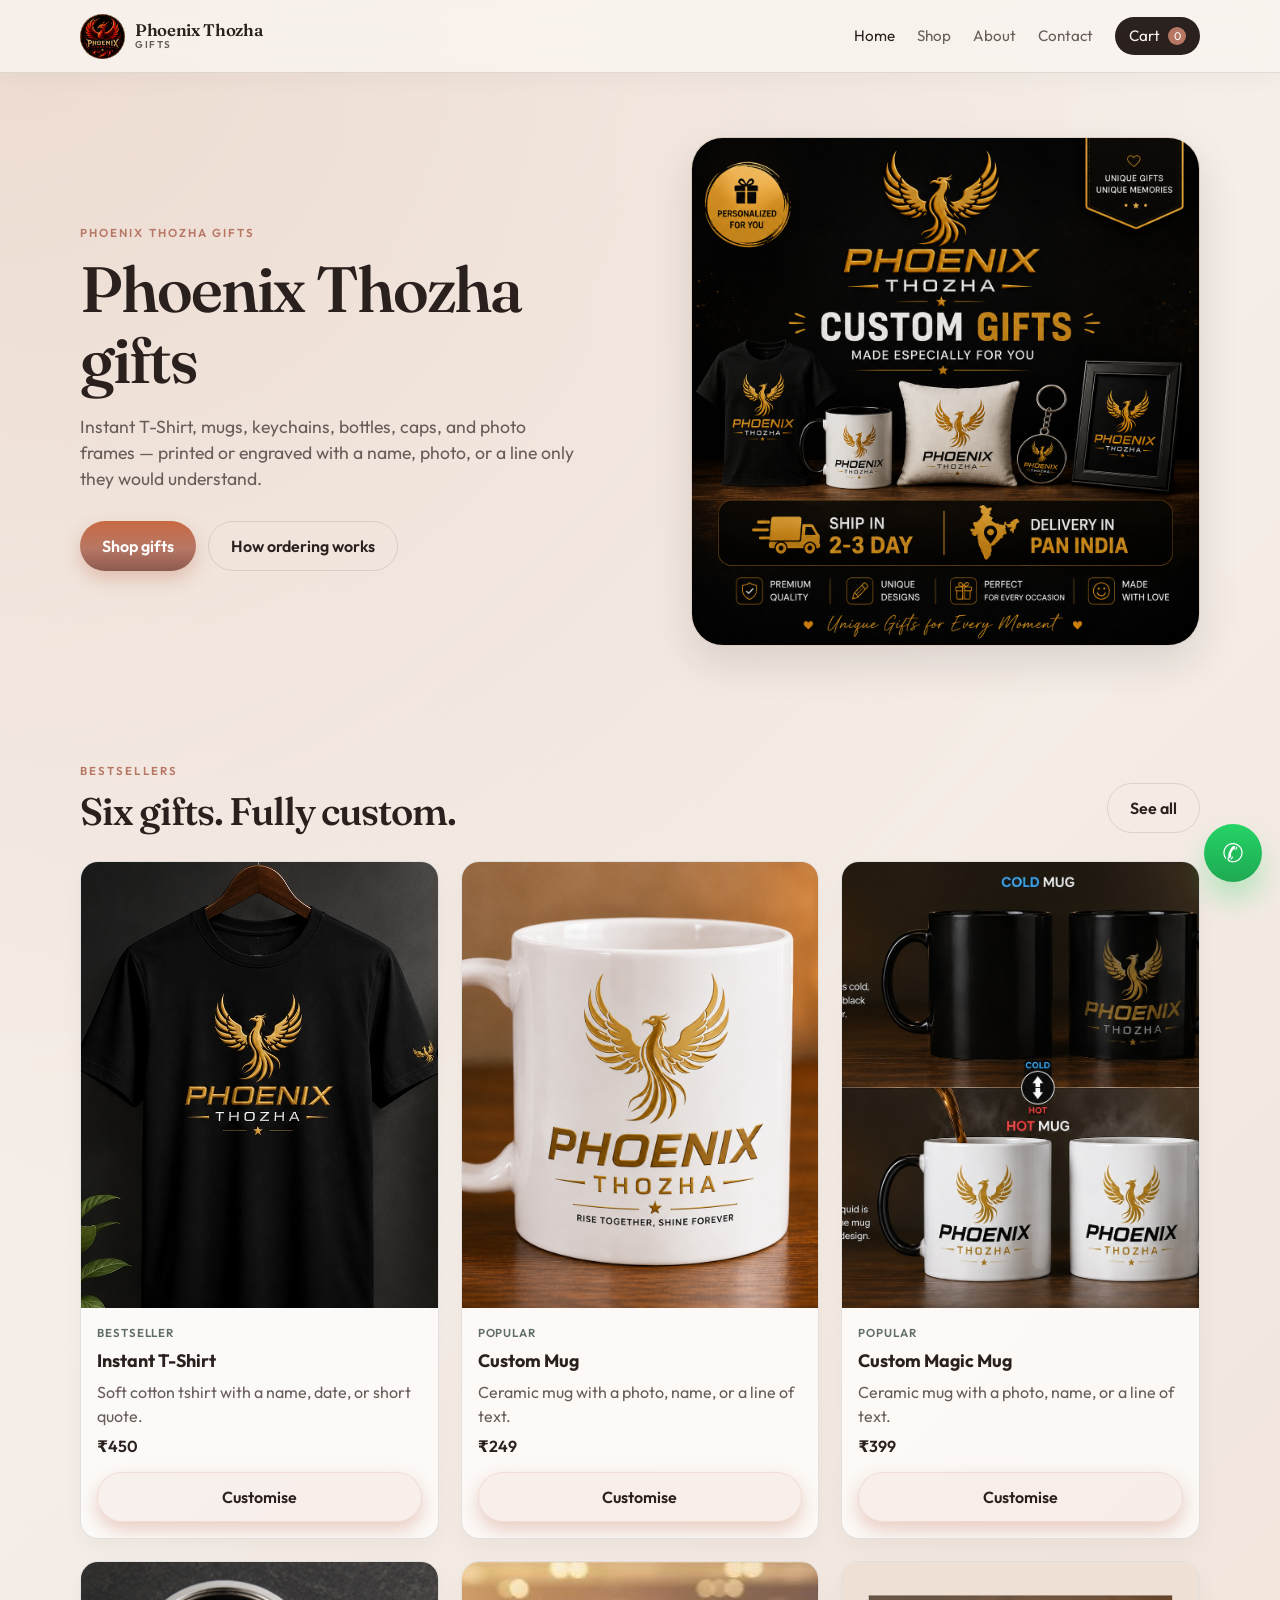
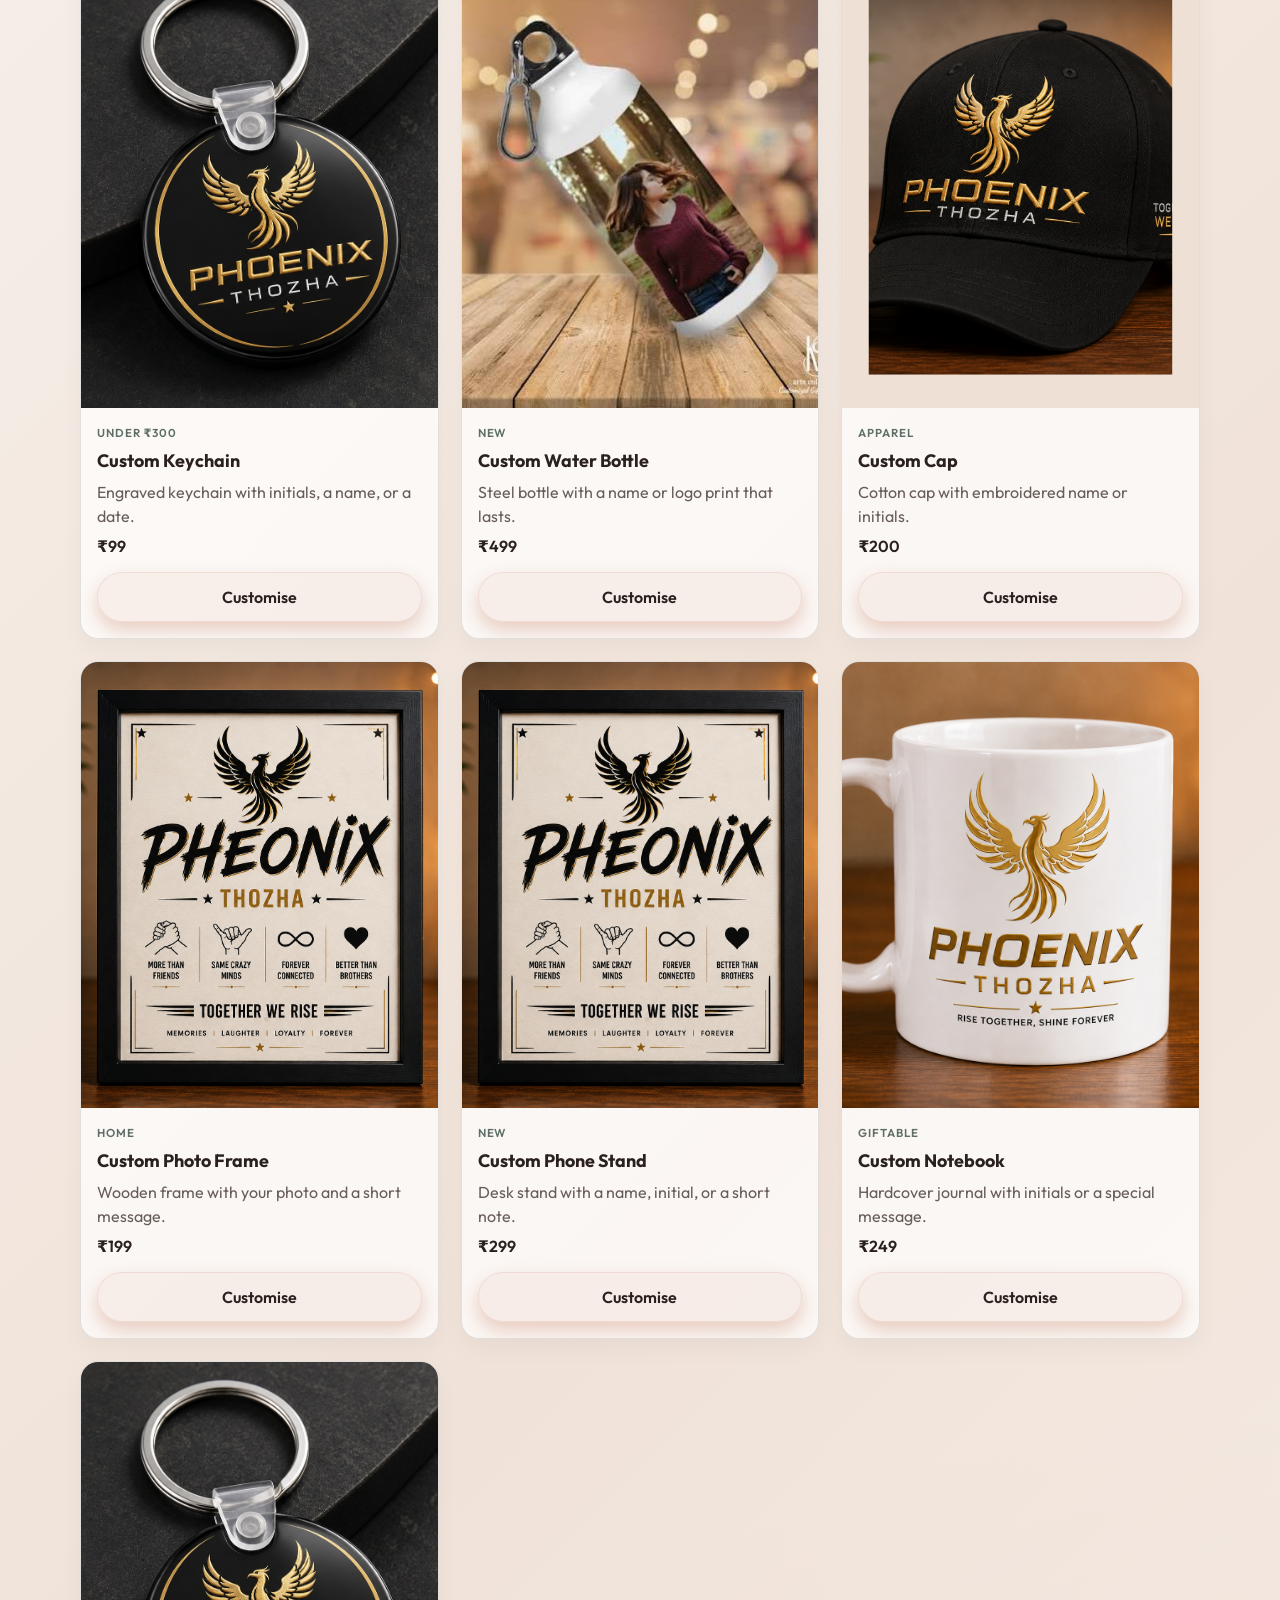
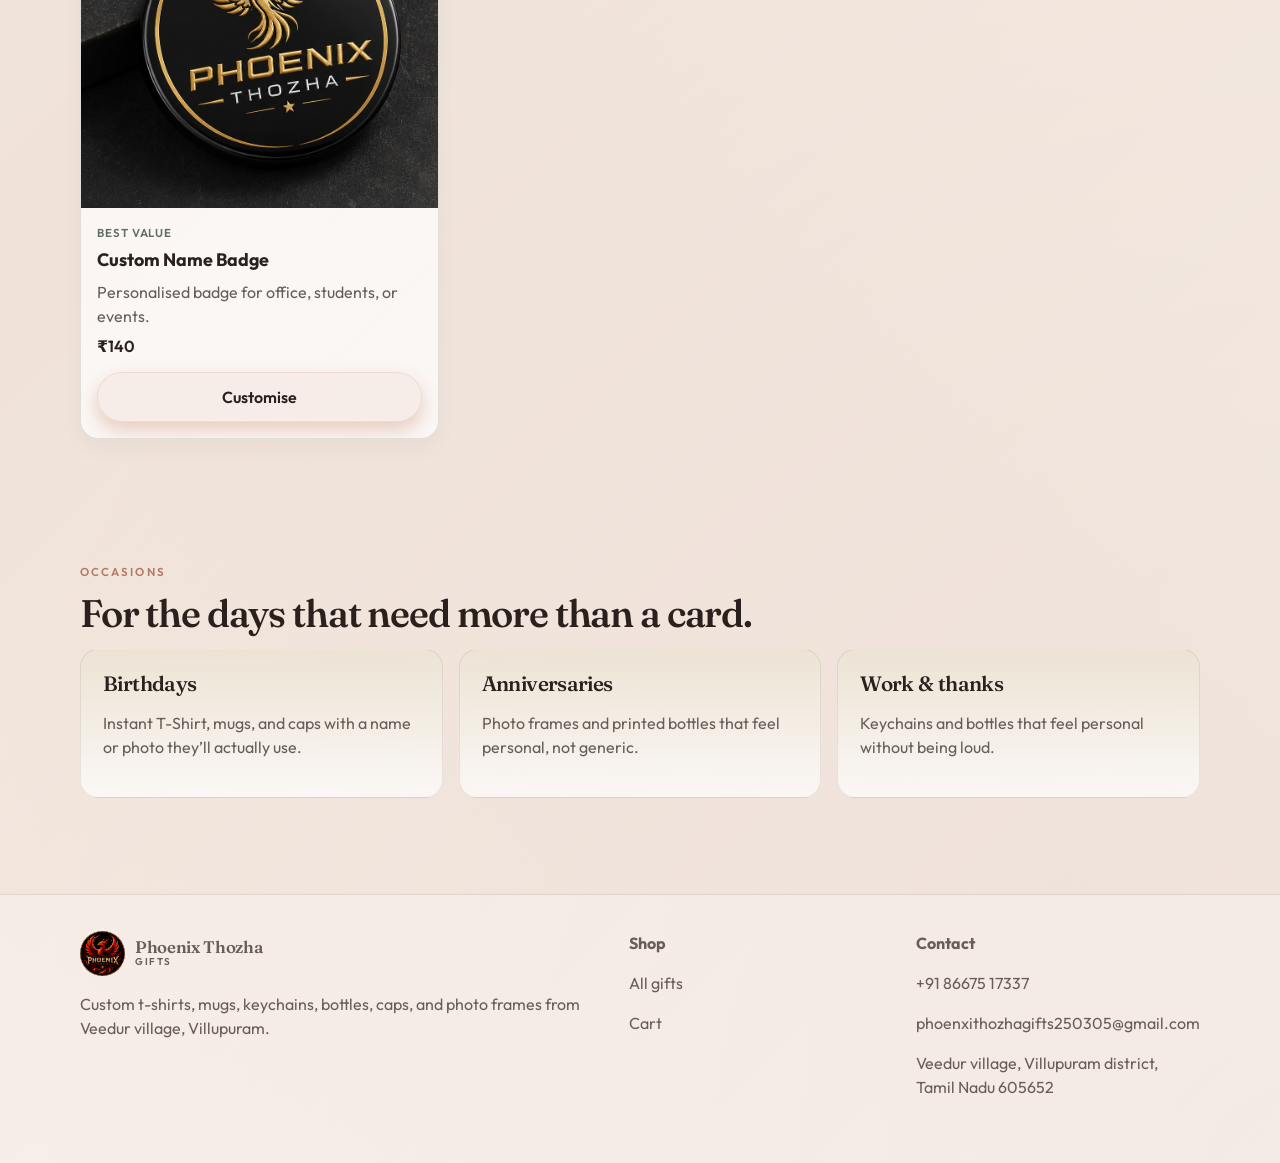
==== commit 53527850: "update code" ====
--- a/index.html
+++ b/index.html
@@ -18,7 +18,6 @@
         <a href="shop.html">Shop</a>
         <a href="about.html">About</a>
         <a href="contact.html">Contact</a>
-        <a href="admin.html">Admin</a>
         <a class="cart-link" href="cart.html">Cart <span class="badge" data-cart-count hidden>0</span></a>
       </nav>
     </div>
